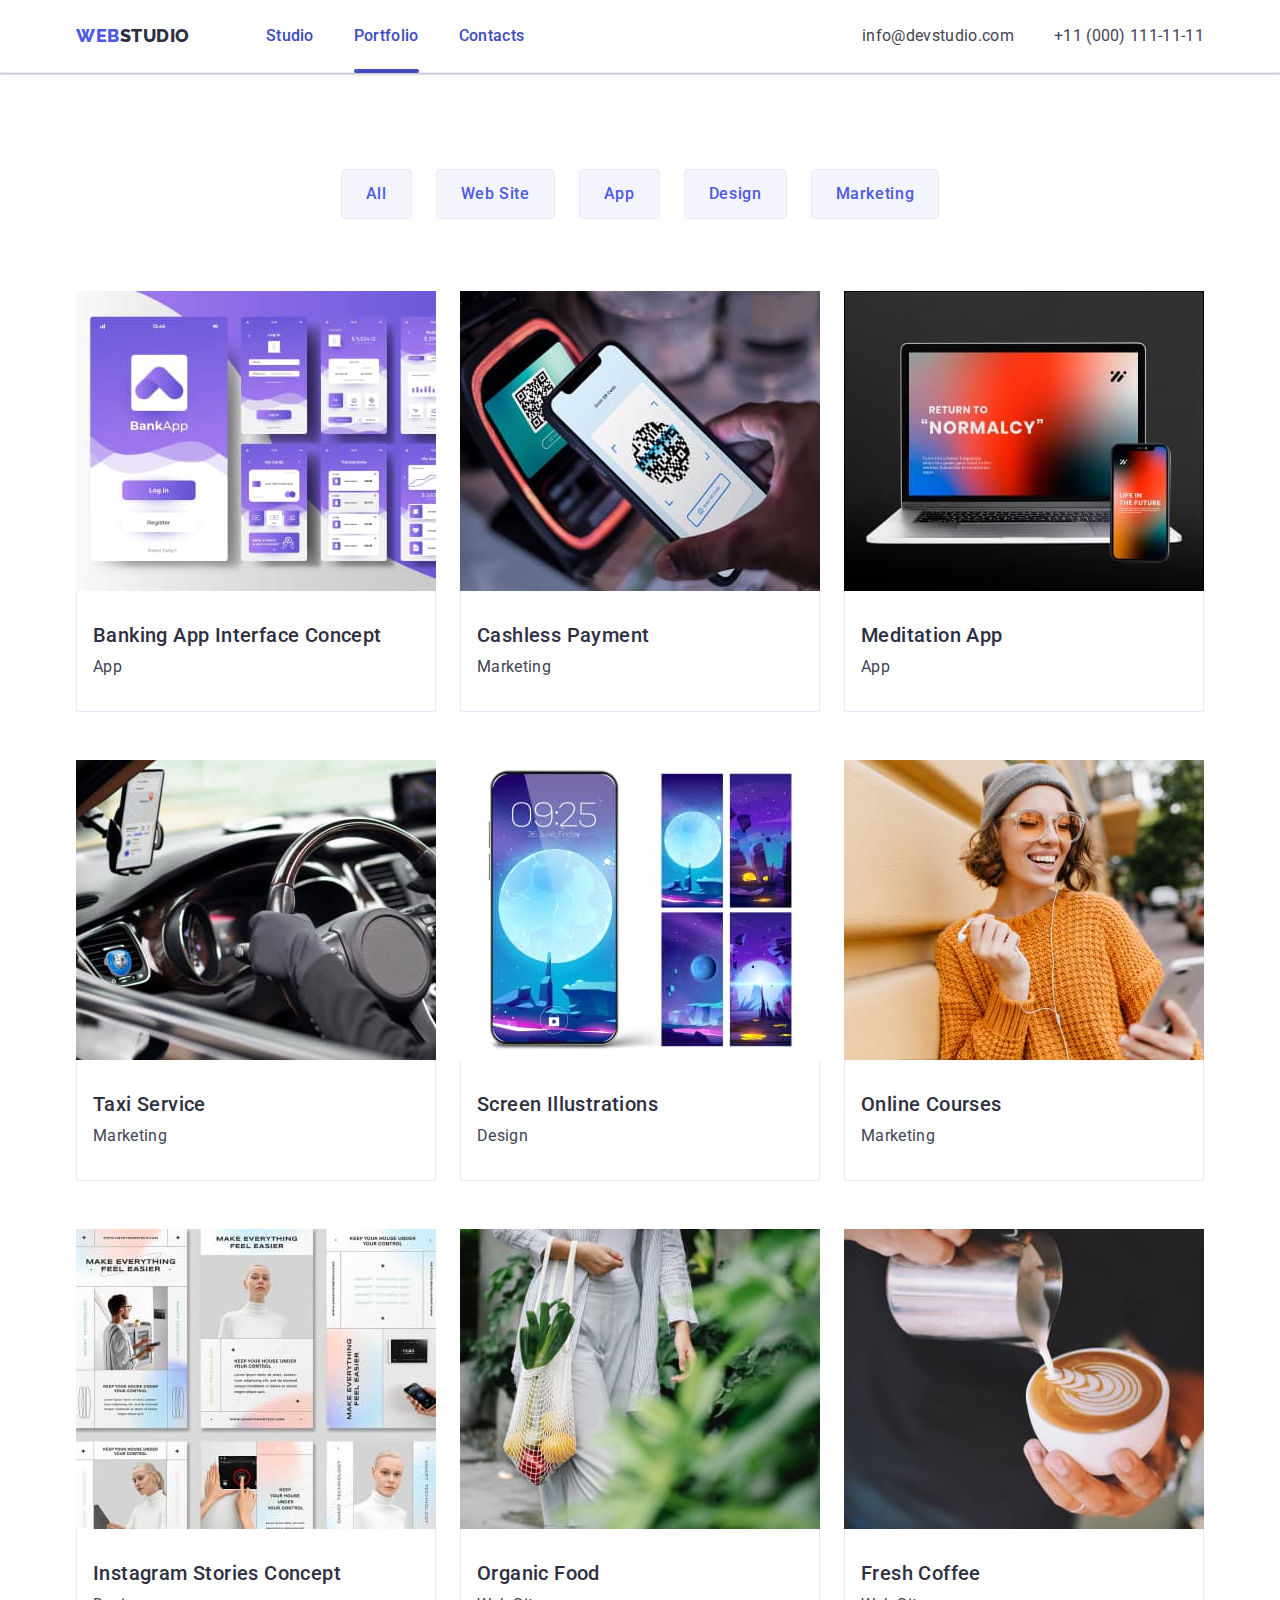
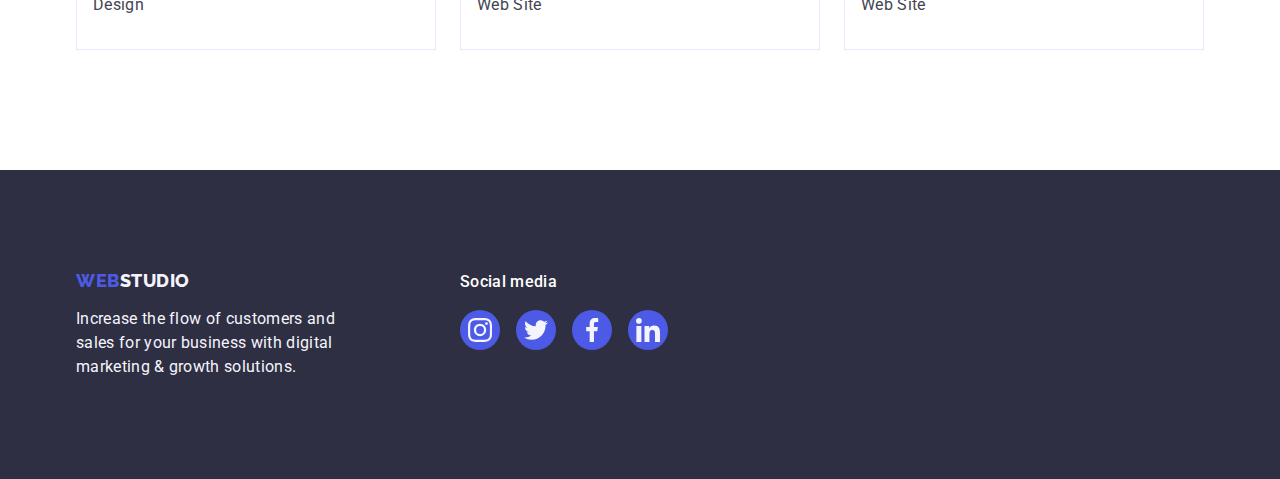
==== portfolio.html @ 7aaa2374 "Initial commit" ====
<!DOCTYPE html>
<html lang="en">

<head>
	<meta charset="UTF-8">
	<meta http-equiv="X-UA-Compatible" content="IE=edge">
	<meta name="viewport" content="width=device-width, initial-scale=1.0">
	<title>Portfolio</title>
	<link rel="preconnect" href="https://fonts.googleapis.com">
	<link rel="preconnect" href="https://fonts.gstatic.com" crossorigin>

	<link
		href="https://fonts.googleapis.com/css2?family=Raleway:wght@800&family=Roboto:wght@400;500;700;900&display=swap"
		rel="stylesheet">

	<link href="https://cdnjs.cloudflare.com/ajax/libs/modern-normalize/1.1.0/modern-normalize.min.css" rel="stylesheet">

	<link rel="stylesheet" href="./css/styles.css">
</head>

<body>
	<header class="header">
		<div class="container item">
			<nav class="header-nav list">
				<a class="header-logo link" href="./index.html"> Web<span class="header-logo-accent">Studio</span></a>
				<ul class="header-nav-list">

					<li class="header-nav-item">
						<a href="./index.html" class="header-nav-link link ">Studio</a>
					</li>
					<li class="header-nav-item ">
						<a href="./portfolio.html" class="header-nav-link link active">Portfolio</a>
					</li>
					<li class="header-nav-item">
						<a href="" class="header-nav-link link">Contacts</a>
					</li>
				</ul>
			</nav>
			<address class="header-contact">
				<ul class="header-list">
					<li class="header-list-item">
						<a class="header-list-link link" href="mailto:info@devstudio.com">info@devstudio.com</a>
					</li>
					<li class="header-list-item">
						<a class="header-list-link link" href="tel:+110001111111">+11 (000) 111-11-11</a>
					</li>
				</ul>
			</address>
		</div>
	</header>

	<main>
		<section class="portfl">
			<div class="container">
				<h1 hidden class="portfl-title visually-hidden">Portfolio</h1>

				<ul class="portfl-menu list">
					<li class="portfl-menu-item">
						<button class="portfl-btn btn" type="button">All</button>
					</li>
					<li class="portfl-menu-item ">
						<button class="portfl-btn btn" type="button">Web Site</button>
					</li>
					<li class="portfl-menu-item">
						<button class="portfl-btn btn" type="button">App</button>
					</li>
					<li class="portfl-menu-item">
						<button class="portfl-btn btn" type="button">Design</button>
					</li>
					<li class="portfl-menu-item">
						<button class="portfl-btn btn" type="button">Marketing</button>
					</li>
				</ul>

				<ul class="portfl-list">
					
					<li class="portfl-list-item">
						<a class="portfl-list-link link" href="">
							<div class="portfl-thumb">
								<img src="./images/portfolio/banking-app.jpg" class="portfl-list-img" width="360" height="300"
									alt="Banking application interface">
								<p class="portfl-thumb-text">14 Stylish and User-Friendly App Design Concepts · Task Manager App
									· Calorie Tracker App · Exotic Fruit Ecommerce App · Cloud Storage App</p>
							</div>
							<div class="portfl-content">
								<h2 class="portfl-tetle subtitle">Banking App Interface Concept</h2>
								<p class="portfl-link-text text">App</p>
							</div>
						</a>
					</li>

					<li class="portfl-list-item">
						<a class="portfl-list-link link" href="">
							<div class="portfl-thumb">
								<img src="./images/portfolio/cashless-payment.jpg" class="portfl-list-img" width="360"
									height="300" alt="Cashless Payment">
								<p class="portfl-thumb-text">14 Stylish and User-Friendly App Design Concepts · Task Manager App
									· Calorie Tracker App · Exotic Fruit Ecommerce App · Cloud Storage App</p>
							</div>
							<div class="portfl-content">
								<h2 class="portfl-tetle subtitle">Cashless Payment</h2>
								<p class="portfl-link-text text">Marketing</p>
							</div>
						</a>
					</li>

					<li class="portfl-list-item">
						<a class="portfl-list-link link" href="">
							<div class="portfl-thumb">
								<img src="./images/portfolio/meditation-app.jpg" class="portfl-list-img" width="360"
									height="300" alt="Meditation App">
								<p class="portfl-thumb-text">14 Stylish and User-Friendly App Design Concepts · Task Manager App
									· Calorie Tracker App · Exotic Fruit Ecommerce App · Cloud Storage App</p>
							</div>
							<div class="portfl-content">
								<h2 class="portfl-tetle subtitle">Meditation App</h2>
								<p class="portfl-link-text text"> App</p>
							</div>
						</a>
					</li>

					<li class="portfl-list-item">
						<a class="portfl-list-link link" href="">
							<div class="portfl-thumb">
								<img src="./images/portfolio/taxi-service.jpg" class="portfl-list-img" width="360" height="300"
									alt="Taxi Service">
								<p class="portfl-thumb-text">14 Stylish and User-Friendly App Design Concepts · Task Manager App
									· Calorie Tracker App · Exotic Fruit Ecommerce App · Cloud Storage App</p>
							</div>
							<div class="portfl-content">
								<h2 class="portfl-tetle subtitle">Taxi Service</h2>
								<p class="portfl-link-text text">Marketing</p>
							</div>
						</a>
					</li>

					<li class="portfl-list-item">
						<a class="portfl-list-link link" href="">
							<div class="portfl-thumb">
								<img src="./images/portfolio/screen-illustrations.jpg" class="portfl-list-img" width="360"
									height="300" alt="Screen Illustrations">
								<p class="portfl-thumb-text">14 Stylish and User-Friendly App Design Concepts · Task Manager App
									· Calorie Tracker App · Exotic Fruit Ecommerce App · Cloud Storage App</p>
							</div>
							<div class="portfl-content">
								<h2 class="portfl-tetle subtitle">Screen Illustrations</h2>
								<p class="portfl-link-text text">Design</p>
							</div>
						</a>
					</li>

					<li class="portfl-list-item">
						<a class="portfl-list-link link" href="">
							<div class="portfl-thumb">
								<img src="./images/portfolio/online-courses.jpg" class="portfl-list-img" width="360"
									height="300" alt="Online Courses">
								<p class="portfl-thumb-text">14 Stylish and User-Friendly App Design Concepts · Task Manager App
									· Calorie Tracker App · Exotic Fruit Ecommerce App · Cloud Storage App</p>
							</div>
							<div class="portfl-content">
								<h2 class="portfl-tetle subtitle">Online Courses</h2>
								<p class="portfl-link-text text">Marketing</p>
							</div>
						</a>
					</li>

					<li class="portfl-list-item">
						<a class="portfl-list-link link" href="">
							<div class="portfl-thumb">
								<img src="./images/portfolio/inst-stor-concept.jpg" class="portfl-list-img" width="360"
									height="300" alt="Instagram Stories Concept">
								<p class="portfl-thumb-text">14 Stylish and User-Friendly App Design Concepts · Task Manager App
									· Calorie Tracker App · Exotic Fruit Ecommerce App · Cloud Storage App</p>
							</div>
							<div class="portfl-content">
								<h2 class="portfl-tetle subtitle">Instagram Stories Concept</h2>
								<p class="portfl-link-text text">Design</p>
							</div>
						</a>
					</li>

					<li class="portfl-list-item">
						<a class="portfl-list-link link" href="">
							<div class="portfl-thumb">
								<img src="./images/portfolio/organic-food.jpg" class="portfl-list-img" width="360" height="300"
									alt="Organic Food">
								<p class="portfl-thumb-text">14 Stylish and User-Friendly App Design Concepts · Task Manager
									App ·
									Calorie Tracker App · Exotic Fruit Ecommerce App · Cloud Storage App</p>
							</div>
							<div class="portfl-content">
								<h2 class="portfl-tetle subtitle">Organic Food</h2>
								<p class="portfl-link-text text">Web Site</p>
							</div>
						</a>
					</li>

					<li class="portfl-list-item">
						<a class="portfl-list-link link" href="">
							<div class="portfl-thumb">
								<img src="./images/portfolio/fresh-coffee.jpg" class="portfl-list-img" width="360" height="300"
									alt="Fresh Coffee">
								<p class="portfl-thumb-text">14 Stylish and User-Friendly App Design Concepts · Task Manager App
									· Calorie Tracker App · Exotic Fruit Ecommerce App · Cloud Storage App</p>
							</div>
							<div class="portfl-content">
								<h2 class="portfl-tetle subtitle">Fresh Coffee</h2>
								<p class="portfl-link-text text">Web Site</p>
							</div>
						</a>
					</li>
				</ul>
			</div>
		</section>
	</main>

	<footer class="footer ">
		<div class="container wrapper">
			<div class="footer-logo-block">
				<a class="footer-logo link" href="./index.html">Web<span class="footer-logo-accent">Studio</span></a>
				<p class="footer-text text">Increase the flow of customers and sales for your business with digital
					marketing &
					growth solutions.</p>
			</div>
			<section class="footer-social">
				<h2 class="footer-social-title">Social media</h2>

				<ul class="footer-social-item">
					<li class="footer-social-list">
						<a href="" class="footer-social-link" target="_blank" rel="noopener noreferrer"
							aria-label="Icon Instagram">
							<svg class="footer-social-icon" width="24" height="24">
								<use href="./images/icons.svg#instagram"></use>
							</svg>
						</a>
					</li>
					<li class="footer-social-list">
						<a href="" class="footer-social-link" target="_blank" rel="noopener noreferrer"
							aria-label="Icon Twitter">
							<svg class="footer-social-icon" width="24" height="24">
								<use href="./images/icons.svg#twitter"></use>
							</svg>
						</a>
					</li>
					<li class="footer-social-list">
						<a href="" class="footer-social-link" target="_blank" rel="noopener noreferrer"
							aria-label="Icon Facebook">
							<svg class="footer-social-icon" width="24" height="24">
								<use href="./images/icons.svg#facebook"></use>
							</svg>
						</a>
					</li>
					<li class="footer-social-list">
						<a href="" class="footer-social-link" target="_blank" rel="noopener noreferrer"
							aria-label="Icon Linkedin">
							<svg class="footer-social-icon" width="24" height="24">
								<use href="./images/icons.svg#linkedin"></use>
							</svg>
						</a>
					</li>
				</ul>
			</section>
		</div>
	</footer>
</body>

</html>
---- css/styles.css ----
/*------ Змінні------*/
:root {
	--main-color: #434455;
	--secondary-color: #2e2f42;
	--contrasting-color: #ffffff;
	--accent-color: #4d5ae5;
	--lighting-color: #f4f4fd;

	--bg-main-color: #ffffff;
	--bg-accent-color: #e7e9fc;
	--bg-modal-color: #fcfcfc;
	--bg-hover-btn: #404bbf;
	--bg-hero: rgba(46, 47, 66, 0.7);
	--bg-acent: #31d0aa;
	--light-slate: #8e8f99;
}
/*------ Загальні стилі------*/
body {
	background-color: var(--bg-main-color);
	color: var(--main-color);
	font-weight: 400;
	font-style: normal;
	font-size: 16px;
	font-family: "Roboto", sans-serif;
	line-height: 1.5;
	letter-spacing: 0.02em;
	text-decoration: none;
	text-transform: none;
}

h1,
h2,
h3,
h4,
h5,
h6,
p {
	margin: 0;
}
ul {
	margin: 0;
	padding: 0;
	list-style: none;
}
img {
	display: block;
	max-width: 100%;
}

.container {
	width: 1158px;
	margin-right: auto;
	margin-left: auto;
	padding-right: 15px;
	padding-left: 15px;
}
.section {
	padding-top: 120px;
	padding-bottom: 120px;
}
.visually-hidden {
	position: absolute;
	overflow: hidden;
	clip: rect(0 0 0 0);
	width: 1px;
	height: 1px;
	margin: -1px;
	padding: 0;
	border: 0;
	white-space: nowrap;
	clip-path: inset(50%);
}
/* ------h2 */
.section-title {
	color: var(--secondary-color);
	font-weight: 700;
	font-size: 36px;
	line-height: 1.11;
	letter-spacing: 0.02em;
	text-transform: capitalize;
}
/* ------h3 */
.subtitle {
	color: var(--secondary-color);
	font-weight: 500;
	font-size: 20px;
	line-height: 1.2;
	letter-spacing: 0.02em;
}
/* ------Oписовий текст */
.deck {
	font-weight: 500;
	font-size: 16px;
	line-height: 24px;
	letter-spacing: 0.02em;
}
/* ------button */
.btn {
	border: none;
	color: var(--contrasting-color);
	font-weight: 500;
	font-size: 16px;
	font-family: "Roboto", sans-serif;
	line-height: 1.5;
	letter-spacing: 0.04em;
	cursor: pointer;
}
/* ----small text-- */
.text {
	font-weight: 400;
	font-size: 16px;
	line-height: 1.5;
	letter-spacing: 0.02em;
}
.link {
	text-decoration: none;
}
/*----- header -----*/
.header {
	border-bottom: 1px solid #e7e9fc;
	background-color: var(--bg-main-color);
	box-shadow: 0px 2px 1px rgba(46, 47, 66, 0.08), 0px 1px 1px rgba(46, 47, 66, 0.16),
		0px 1px 6px rgba(46, 47, 66, 0.08);
}
.item {
	display: flex;
	justify-content: space-between;
	align-items: center;
}
.header-nav {
	display: flex;
	align-items: center;
}
.header-nav-list {
	display: flex;
	gap: 40px;
}
.header-list {
	display: flex;
	gap: 40px;
}
.header-contact {
	font-style: normal;
}
.header-logo {
	margin-right: 76px;
	padding-top: 24px;
	padding-bottom: 24px;
}
.header-logo,
.footer-logo {
	color: var(--accent-color);
	font-weight: 800;
	font-size: 18px;
	font-family: "Raleway", sans-serif;
	line-height: 1.17;
	letter-spacing: 0.03em;
	text-decoration: none;
	text-transform: uppercase;
}
.header-logo-accent {
	color: var(--secondary-color);
}
.header-nav-item {
	position: relative;
}
.header-nav-link {
	position: relative;
	display: inline-block;
	padding-top: 24px;
	padding-bottom: 24px;
	color: var(--bg-hover-btn);
	font-weight: 500;
	font-size: 16px;
	line-height: 1.5;
	letter-spacing: 0.02em;
	transition: color 250ms cubic-bezier(0.4, 0, 0.2, 1);
}
.header-nav-link:hover,
.header-nav-link:focus,
.header-list-link:hover,
.header-list-link:focus {
	color: var(--bg-hover-btn);
}
.header-nav-link::after {
	content: "";
	position: absolute;
	bottom: -1px;
	left: 0;
	display: block;
	width: 100%;
	height: 4px;
	border-radius: 2px;
	/* background-color:var(--bg-hover-btn); */
}
.header-nav-link.active::after {
	background: var(--bg-hover-btn);
}
.header-list-link {
	padding-top: 24px;
	padding-bottom: 24px;
	color: var(--main-color);
	font-style: normal;
	transition: color 250ms cubic-bezier(0.4, 0, 0.2, 1);
}
/*------ footer------*/
.footer {
	padding-top: 100px;
	padding-bottom: 100px;
	background-color: var(--secondary-color);
}
.wrapper {
	display: flex;
	align-items: baseline;
}
.footer-logo-block {
	margin-right: 120px;
}
/* .footer-logo-block,
.footer-social{
	flex-grow: 1;
	flex-shrink: 0;
	flex-basis: 50%;
} */
.footer-logo {
	display: inline-block;
	margin-bottom: 16px;
}
.footer-logo-accent {
	color: var(--lighting-color);
}
.footer-text {
	max-width: 264px;
	color: var(--lighting-color);
}
.footer-social-title {
	margin-bottom: 16px;
	color: var(--bg-main-color);
	font-weight: 500;
	font-size: 16px;
}
.footer-social-item {
	display: flex;
	gap: 16px;
	justify-content: center;
	align-items: center;
}
.footer-social-link {
	display: flex;
	justify-content: center;
	align-items: center;
	width: 40px;
	height: 40px;
	border-radius: 50%;
	background-color: var(--accent-color);
	transition: background-color 250ms cubic-bezier(0.4, 0, 0.2, 1);
}
.footer-social-link:hover,
.footer-social-link:focus {
	background-color: var(--bg-acent);
}
.footer-social-icon {
	fill: var(--lighting-color);
}

/*------ main------*/
/*----- hero -----*/
.hero {
	max-width: 1440px;
	margin: 0 auto;
	padding: 188px 0;
	background-image: linear-gradient(var(--bg-hero), var(--bg-hero)), url(../images/main/hero/people-office.jpg);
	background-position: center;
	background-size: cover;
	background-repeat: no-repeat;
}
.hero-title {
	max-width: 496px;
	margin: 0 auto;
	margin-bottom: 48px;
	color: #ffffff;
	font-weight: 700;
	font-size: 56px;
	line-height: 1.07;
	letter-spacing: 0.02em;
	text-align: center;
}
.hero-button {
	display: block;
	min-width: 169px;
	height: 56px;
	margin: 0 auto;
	border: none;
	border-radius: 4px;
	background-color: var(--accent-color);
	box-shadow: 0px 4px 4px rgba(0, 0, 0, 0.15);
	cursor: pointer;
	transition: background-color 250ms cubic-bezier(0.4, 0, 0.2, 1);
}
.hero-button:hover,
.hero-button:focus {
	background-color: var(--bg-hover-btn);
}
/*------ about------*/
.about-list {
	display: flex;
	gap: 24px;
}
.about-list-item {
	width: calc((100% - 72px) / 4);
}
.about-svg {
	display: flex;
	justify-content: center;
	align-items: center;
	margin-bottom: 8px;
	padding-top: 24px;
	padding-bottom: 24px;
	border-radius: 4px;
	background-color: var(--lighting-color);
}
.about-list-title {
	margin-bottom: 8px;
}
/*------ work------*/
.work {
	padding-top: 0;
}
.work-title {
	margin-bottom: 72px;
	text-align: center;
}
.work-list {
	display: flex;
	gap: 24px;
	background-color: var(--contrasting-color);
}
.work-lis-item {
	width: calc((100% - 48px) / 3);
}
.work-lis-img {
	display: block;
}
/*------ team------*/
.team {
	background-color: var(--lighting-color);
}
.team-title {
	margin-bottom: 72px;
	text-align: center;
}
.team-list {
	display: flex;
	gap: 24px;
}
.team-list-item {
	width: calc((100% - 72px) / 4);
	border-radius: 0px 0px 4px 4px;
	background: #ffffff;
	background-color: var(--contrasting-color);
	box-shadow: 0px 1px 6px rgba(46, 47, 66, 0.08), 0px 1px 1px rgba(46, 47, 66, 0.16),
		0px 2px 1px rgba(46, 47, 66, 0.08);
}
.team-content {
	padding: 32px 0;
}
.team-list-title {
	margin-bottom: 8px;
	text-align: center;
}
.team-list-title,
.team-list-text {
	text-align: center;
}
.team-list-text {
	margin-bottom: 8px;
}
.team-social {
	display: flex;
	gap: 24px;
	justify-content: center;
	align-items: center;
}
.team-social-link {
	display: flex;
	justify-content: center;
	align-items: center;
	width: 40px;
	height: 40px;
	border-radius: 50%;
	background-color: var(--accent-color);
	transition: background-color 250ms cubic-bezier(0.4, 0, 0.2, 1);
}
.team-social-link:hover,
.team-social-link:focus {
	background-color: var(--bg-hover-btn);
}
.team-social-icon {
	fill: var(--lighting-color);
}

/*------ customers------*/
.customers-title {
	margin-bottom: 72px;
	line-height: 1.1;
	text-align: center;
}
.customers-item {
	display: flex;
	gap: 24px;
	justify-content: center;
	align-items: center;
}
.customers-list {
	width: calc((100% - 120px) / 6);
	height: 88px;
}
.customers-link {
	display: flex;
	justify-content: center;
	align-items: center;
	height: 100%;
	padding: 16px 32px;
	border: 1px solid var(--light-slate);
	border-radius: 4px;
	color: var(--light-slate);
	transition: border-color 250ms cubic-bezier(0.4, 0, 0.2, 1), color 250ms cubic-bezier(0.4, 0, 0.2, 1);
}
.customers-link:hover,
.customers-link:focus {
	border: 1px solid var(--bg-hover-btn);
	color: var(--bg-hover-btn);
}
.customers-icon {
	fill: currentColor;
}
/*------ portfolio------*/
.portfl {
	padding-top: 96px;
	padding-bottom: 120px;
}
.portfl-menu {
	display: flex;
	gap: 24px;
	justify-content: center;
	margin-bottom: 72px;
}
.portfl-btn {
	padding: 12px 24px;
	border: 1px solid var(--bg-accent-color);
	border-radius: 4px;
	background-color: var(--lighting-color);
	color: var(--accent-color);
	cursor: pointer;
	transition:  color 250ms cubic-bezier(0.4, 0, 0.2, 1), background-color 250ms cubic-bezier(0.4, 0, 0.2, 1), border-color 250ms cubic-bezier(0.4, 0, 0.2, 1), box-shadow 250ms cubic-bezier(0.4, 0, 0.2, 1);
}
.portfl-btn:hover,
.portfl-btn:focus {
	border: 1px solid transparent;
	background-color: var(--bg-hover-btn);
	color: var(--contrasting-color);
	box-shadow: 0px 3px 1px rgba(0, 0, 0, 0.1), 0px 2px 1px rgba(0, 0, 0, 0.08), 0px 2px 2px rgba(0, 0, 0, 0.12);
}


.portfl-list {
	display: flex;
	flex-wrap: wrap;
	row-gap: 48px;
	column-gap: 24px;
}
.portfl-list-link {
	display: block;
	transition: box-shadow 250ms cubic-bezier(0.4, 0, 0.2, 1);
}
.portfl-list-link:hover,
.portfl-list-link:focus{
	box-shadow: 0px 1px 6px rgba(46, 47, 66, 0.08), 0px 1px 1px rgba(46, 47, 66, 0.16), 0px 2px 1px rgba(46, 47, 66, 0.08); 
}
.portfl-thumb {
	position: relative;
	overflow: hidden;
}
.portfl-thumb-text {
	position: absolute;
	top: 0;
	left: 0;
	width: 100%;
	height: 100%;
	padding: 40px 32px;
	background: var(--accent-color);
	color: var(--lighting-color);
	transition: transform 250ms cubic-bezier(0.4, 0, 0.2, 1);
	transform: translateY(100%); 
}
.portfl-list-item {
	width: calc((100% - 48px) / 3);
	transition: box-shadow 250ms cubic-bezier(0.4, 0, 0.2, 1);
}
.portfl-list-link:hover .portfl-thumb-text,
.portfl-list-link:focus .portfl-thumb-text {
	transform: translateY(0%);
}
.portfl-list-item:hover,
.portfl-list-item:focus{
	box-shadow: 0px 1px 6px rgba(46, 47, 66, 0.08), 0px 1px 1px rgba(46, 47, 66, 0.16),
		0px 2px 1px rgba(46, 47, 66, 0.08);
}
.portfl-content {
	padding: 32px 16px;
	border: 1px solid var(--bg-accent-color);
	border-top: none;
}
.portfl-tetle {
	margin-bottom: 8px;
}
.portfl-link-text {
	color: #434455;
}
/* ------------------------- Modal -- */
.overlay {
	position: fixed;
	top: 0;
	left: 0;
	z-index: 100;
	width: 100%;
	height: 100%;
	opacity: 1;
	background: rgba(46, 47, 66, 0.4);
	transition: opacity 250ms cubic-bezier(0.4, 0, 0.2, 1), visibility 250ms cubic-bezier(0.4, 0, 0.2, 1); 
	}
.overlay.is-hidden {
	opacity: 0;
	visibility: hidden;
	pointer-events: none;
	}
.modal {
	position: absolute;
	top: calc(50%);
	left: calc(50%);
	width: 408px;
	min-height: 576px;
	border-radius: 4px;
	background: var(--bg-modal-color);
	box-shadow: 0px 1px 1px rgba(0, 0, 0, 0.14), 0px 1px 3px rgba(0, 0, 0, 0.12), 0px 2px 1px rgba(0, 0, 0, 0.2);
	transition: transform 250ms cubic-bezier(0.4, 0, 0.2, 1);
	transform: translate(-50%, -50%) scale(1);
}
.modal-close {
	position: absolute;
	top: 24px;
	right: 24px;
	display: flex;
	justify-content: center;
	align-items: center;
	width: 24px;
	height: 24px;
	padding: 0;
	border: 1px solid rgba(0, 0, 0, 0.1);
	border-radius: 50%;
	background-color: var(--bg-accent-color);
	cursor: pointer;
	transition: background-color 250ms cubic-bezier(0.4, 0, 0.2, 1), border 250ms cubic-bezier(0.4, 0, 0.2, 1);
}
.modal-close:hover,
.modal-close:focus {
	border: none;
	background-color: var(--bg-hover-btn);
	fill: #ffffff;
}
.modal-close-icon {
	transition: fill 250ms cubic-bezier(0.4, 0, 0.2, 1);
}
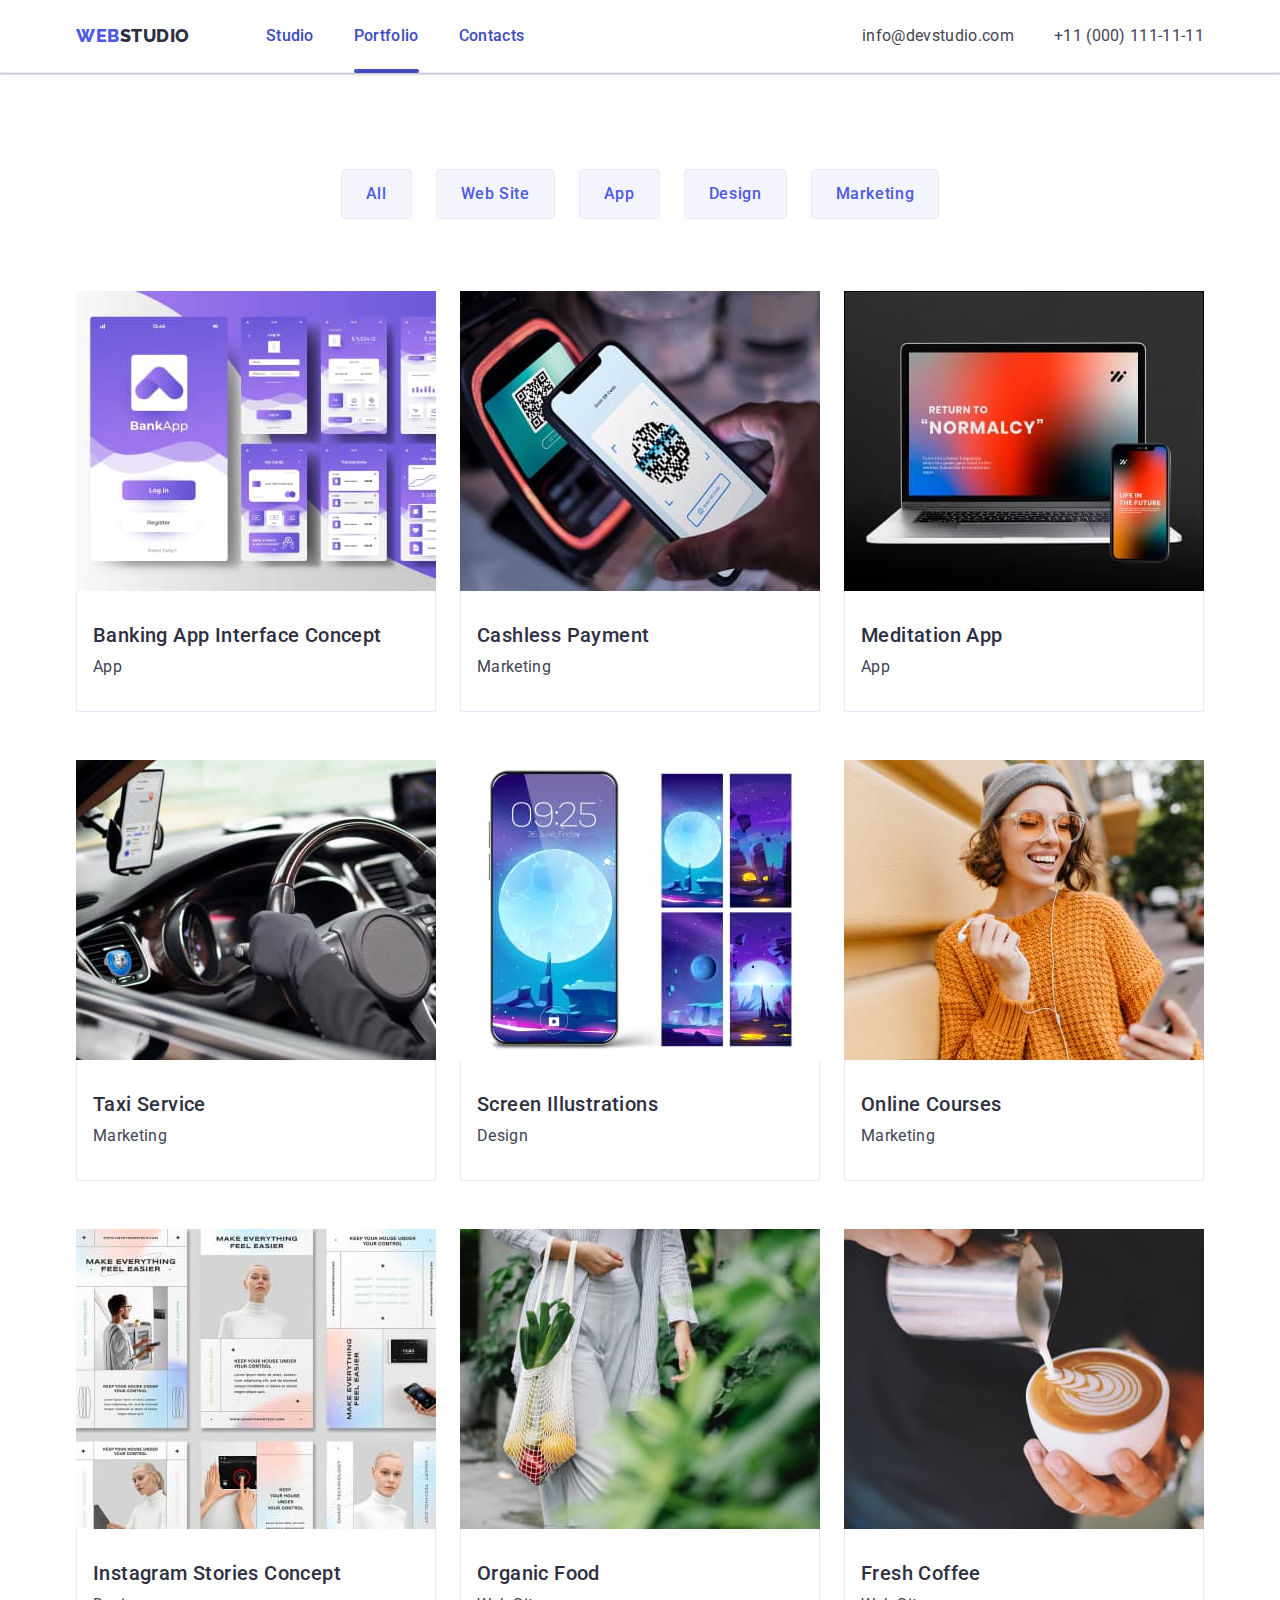
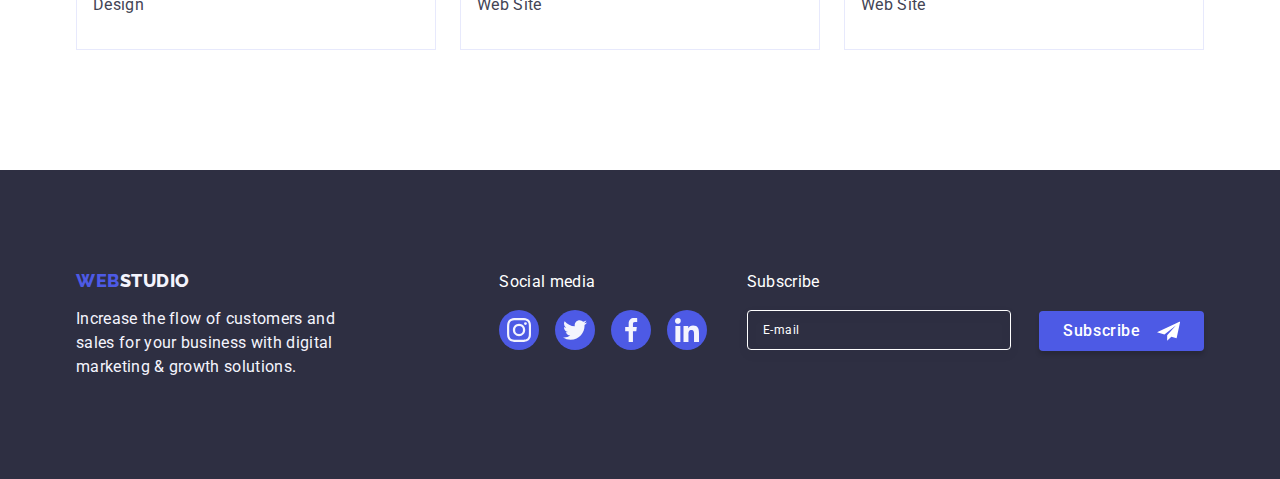
==== commit eccc726f: "form" ====
--- a/portfolio.html
+++ b/portfolio.html
@@ -222,8 +222,8 @@
 					marketing &
 					growth solutions.</p>
 			</div>
-			<section class="footer-social">
-				<h2 class="footer-social-title">Social media</h2>
+			<div class="footer-social">
+				<p class="footer-social-title">Social media</p>
 
 				<ul class="footer-social-item">
 					<li class="footer-social-list">
@@ -259,7 +259,25 @@
 						</a>
 					</li>
 				</ul>
-			</section>
+			</div>
+
+			<div class="footer-form">
+				<p class="form-text">Subscribe</p>
+
+				<form class="subscribe" name="subscribe">
+					<label class="sub-form-item">
+						<input class="form-item-input" type="text" name="e_mail" placeholder="&nbsp;">
+						<span class="form-item-text">E-mail</span>
+					</label>
+
+					<button class="sub-btn btn" type="reset">Subscribe
+						<svg class="sub-btn-icon" width="24" height="24">
+							<use href="./images/icons.svg#subscrib-foter"></use>
+						</svg>
+					</button>
+					
+				</form>
+			</div>
 		</div>
 	</footer>
 </body>
--- a/css/styles.css
+++ b/css/styles.css
@@ -211,6 +211,7 @@
 }
 .wrapper {
 	display: flex;
+	justify-content: space-between;
 	align-items: baseline;
 }
 .footer-logo-block {
@@ -236,7 +237,7 @@
 .footer-social-title {
 	margin-bottom: 16px;
 	color: var(--bg-main-color);
-	font-weight: 500;
+	font-weight: 400;
 	font-size: 16px;
 }
 .footer-social-item {
@@ -261,6 +262,71 @@
 }
 .footer-social-icon {
 	fill: var(--lighting-color);
+}
+
+.footer-form {
+}
+.form-text {
+	margin-bottom: 16px;
+	color: var(--contrasting-color);
+}
+.subscribe {
+}
+.sub-form-item {
+	position: relative;
+	margin-right: 24px;
+}
+.form-item-input {
+	width: 264px;
+	height: 40px;
+	padding-left: 16px;
+	border: 1px solid #FFFFFF;
+	border-radius: 4px;
+	background-color:transparent;
+	color: var(--bg-main-color);
+	filter: drop-shadow(0px 4px 4px rgba(0, 0, 0, 0.15));
+	transition: border 300ms ease-in, filter 300ms ease-in;
+}
+.form-item-input:focus {
+	border: 1px solid #FFFFFF;
+	filter: drop-shadow(0px 4px 4px rgba(0, 0, 0, 0.15));
+}
+
+.form-item-text {
+	position: absolute;
+	top: 50%;
+	left: 16px;
+background-color:var(--secondary-color);
+color: var(--bg-main-color);
+	font-weight: 400;
+font-size: 12px;
+line-height:2;
+letter-spacing: 0.04em;
+transition: transform  250ms ease-in;
+	transform: translateY(-50%);
+
+}
+.form-item-input:focus + .form-item-text,
+.form-item-input:not(:placeholder-shown) + .form-item-text{
+	transform:translateY(-135%);
+}
+.sub-btn {
+	display: inline-flex;
+	gap: 16px;
+	align-items: center;
+	width: 165px;
+	height:40px;
+	padding: 8px 24px;
+	border: none;
+	border-radius: 4px;
+	background-color: var(--accent-color);
+	box-shadow: 0px 4px 4px rgba(0, 0, 0, 0.15);
+	cursor: pointer;
+	transition: background-color 250ms cubic-bezier(0.4, 0, 0.2, 1);
+}
+.sub-btn:hover,
+.sub-btn:focus {
+	background-color: var(--bg-hover-btn);
 }
 
 /*------ main------*/
@@ -525,8 +591,8 @@
 	z-index: 100;
 	width: 100%;
 	height: 100%;
+	background: rgba(46, 47, 66, 0.4);
 	opacity: 1;
-	background: rgba(46, 47, 66, 0.4);
 	transition: opacity 250ms cubic-bezier(0.4, 0, 0.2, 1), visibility 250ms cubic-bezier(0.4, 0, 0.2, 1); 
 	}
 .overlay.is-hidden {
@@ -540,6 +606,7 @@
 	left: calc(50%);
 	width: 408px;
 	min-height: 576px;
+	padding: 24px;
 	border-radius: 4px;
 	background: var(--bg-modal-color);
 	box-shadow: 0px 1px 1px rgba(0, 0, 0, 0.14), 0px 1px 3px rgba(0, 0, 0, 0.12), 0px 2px 1px rgba(0, 0, 0, 0.2);
@@ -571,6 +638,106 @@
 .modal-close-icon {
 	transition: fill 250ms cubic-bezier(0.4, 0, 0.2, 1);
 }
-
-
-
+.modal-text {
+	margin-top: 48px;
+	margin-bottom: 16px;
+	font-weight: 500;
+	text-align: center;
+}
+.modal-label,
+.form-label {
+	display: block;
+	margin-bottom: 4px;
+	color: var(--light-slate);
+	font-size: 12px;
+	line-height: 1.17;
+	letter-spacing: 0.04em;
+}
+.form-wrapper {
+	position: relative;
+	margin-bottom: 8px;
+}
+.form-field {
+	width: 100%;
+	height: 40px;
+	padding: 0;
+	padding-left: 38px;
+	border: 1px solid rgba(46, 47, 66, 0.4);
+	border-radius: 4px;
+	outline: transparent;
+	outline-offset: -1px;
+	transition: 350ms;
+}
+
+.form-field:focus{
+outline: 1px solid var(--accent-color);
+	}
+.form-icon {
+	position: absolute;
+	top: 50%;
+	left: 16px;
+	pointer-events: none;
+	transition: 350ms;
+	transform: translateY(-50%);
+}
+.form-field:focus + .form-icon{
+	fill: var(--accent-color);
+}
+.form-comment {
+	display: block;
+	width: 100%;
+	height: 120px;
+	margin-bottom: 16px;
+	padding: 8px 16px;
+	border: 1px solid rgba(46, 47, 66, 0.4);
+	border-radius: 4px;
+	color: rgba(46, 47, 66, 0.4);
+	outline: transparent;
+	outline-offset: -1px;
+	font-size: 12px;
+	line-height: 1.17;
+	letter-spacing: 0.04em;
+	resize: none;
+	transition: 350ms;
+}
+.form-comment:focus{
+	outline: 1px solid var(--accent-color);
+}
+.form-check {
+	display: flex;
+	gap:8px;
+	justify-content: center;
+	align-items: center;
+	margin-bottom: 24px;
+}
+.form-check-input {
+	display: block;
+	width: 16px;
+	height: 16px;
+	border: 1px solid var(--light-slate);
+	border-radius: 2px;
+	background-image: url("data:image/svg+xml,%3Csvg width='10' height='8' viewBox='0 0 10 8' fill='none' xmlns='http://www.w3.org/2000/svg'%3E%3Cpath d='M8.44558 0.255056C8.61838 0.089653 8.84834 -0.00178848 9.08693 2.65108e-05C9.32551 0.0018415 9.55407 0.0967713 9.72436 0.264784C9.89466 0.432797 9.99337 0.660752 9.99968 0.900549C10.006 1.14034 9.91939 1.37323 9.75816 1.55005L4.86357 7.70436C4.7794 7.79551 4.67782 7.86865 4.5649 7.91942C4.45198 7.97018 4.33003 7.99754 4.20636 7.99984C4.08268 8.00214 3.95981 7.97935 3.8451 7.93282C3.73038 7.88629 3.62618 7.81698 3.53872 7.72903L0.292827 4.46564C0.202435 4.38096 0.129933 4.27884 0.0796475 4.16537C0.0293621 4.05191 0.00232279 3.92942 0.000143182 3.80522C-0.00203643 3.68102 0.0206883 3.55765 0.0669613 3.44248C0.113234 3.3273 0.182108 3.22267 0.269473 3.13483C0.356838 3.047 0.460905 2.97775 0.575465 2.93123C0.690026 2.88471 0.812734 2.86186 0.936267 2.86405C1.0598 2.86624 1.18163 2.89343 1.29449 2.94398C1.40734 2.99454 1.50892 3.06743 1.59315 3.15831L4.16189 5.73967L8.42227 0.28219C8.42994 0.272694 8.43813 0.263635 8.4468 0.255056H8.44558Z' fill='%23F4F4FD'/%3E%3C/svg%3E%0A");
+	background-position: center;
+	background-repeat: no-repeat;
+	outline: transparent;
+	transition: 200ms;
+	appearance: none;
+}
+.form-check-input:checked {
+	border-color: var(--accent-color);
+	background-color: var(--accent-color);
+}
+.form-check-input:focus-visible {
+	box-shadow: 0 0 0 2px var(--accent-color);
+}
+.form-check-text {
+	color:var(--light-slate);
+	font-size: 12px;
+	line-height: 1.17;
+	letter-spacing: 0.04em;
+}
+.form-check-link {
+	color: var(--accent-color);
+}
+
+
